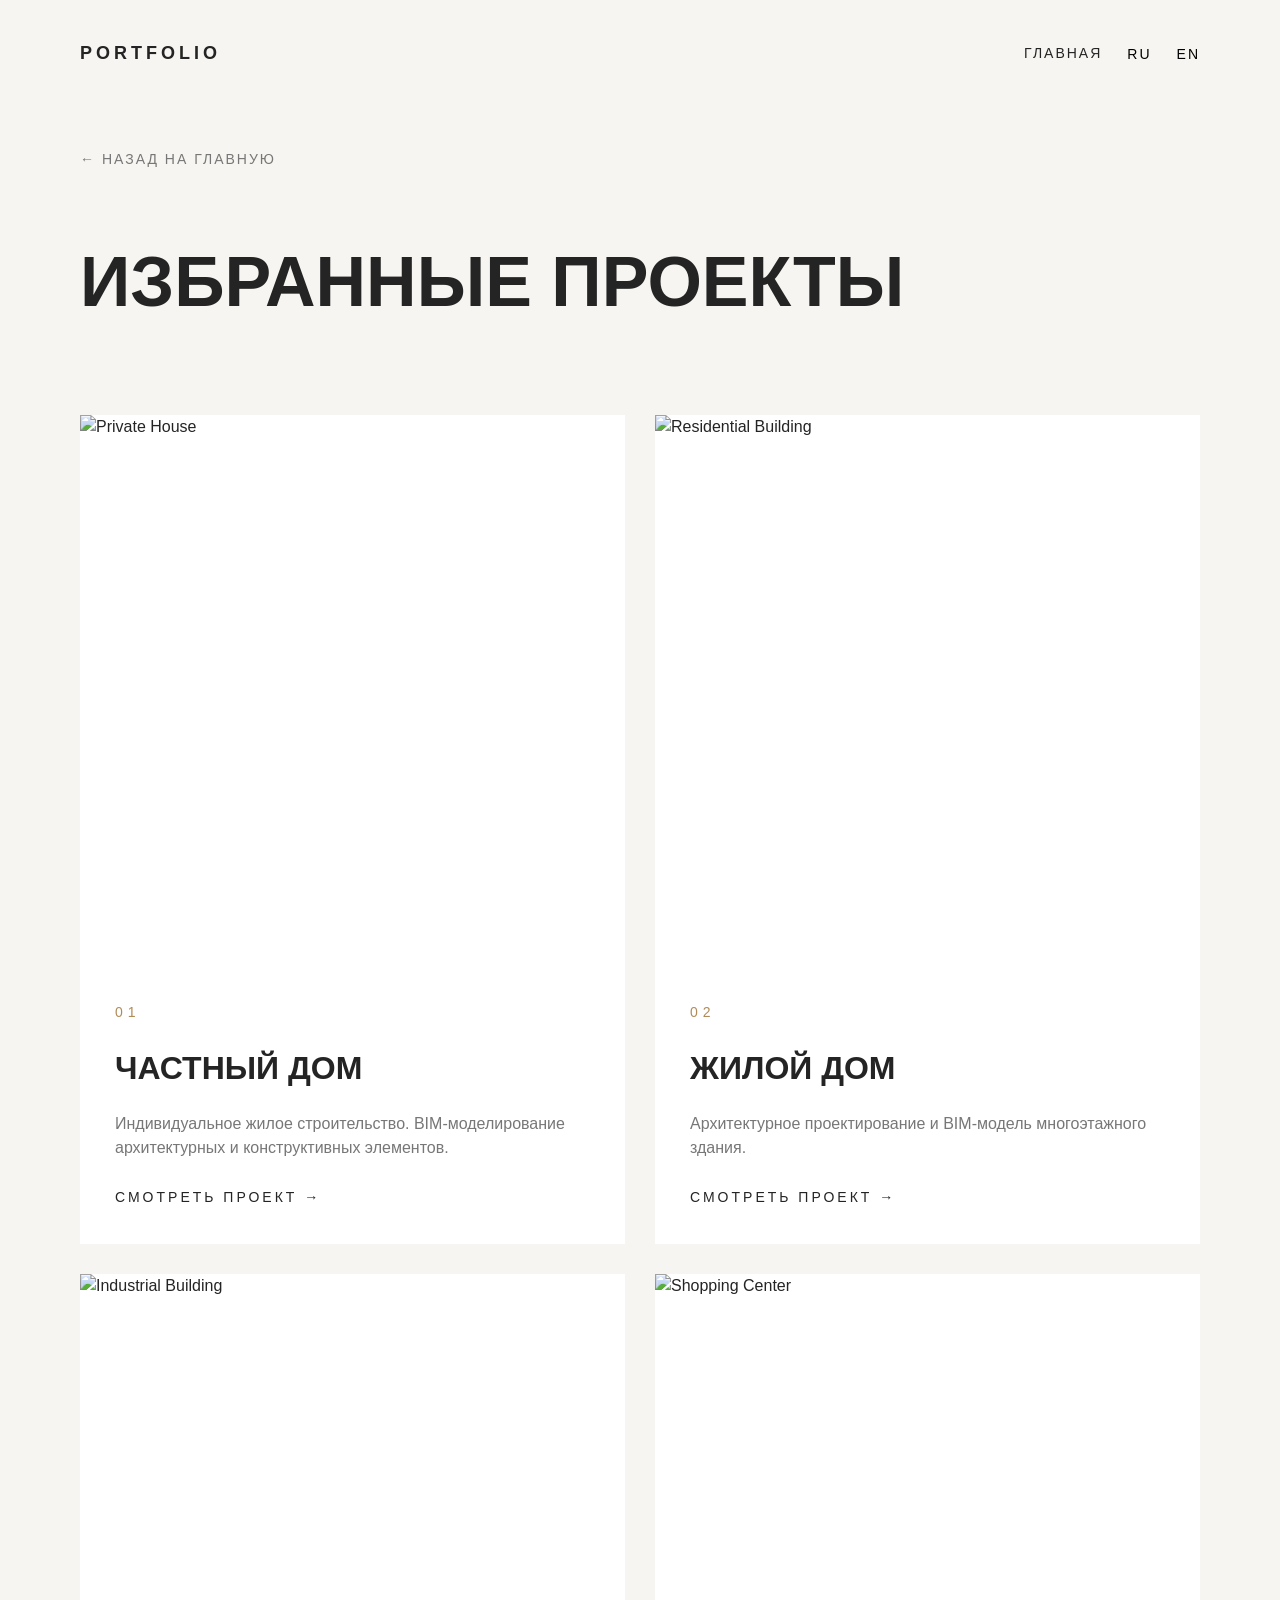
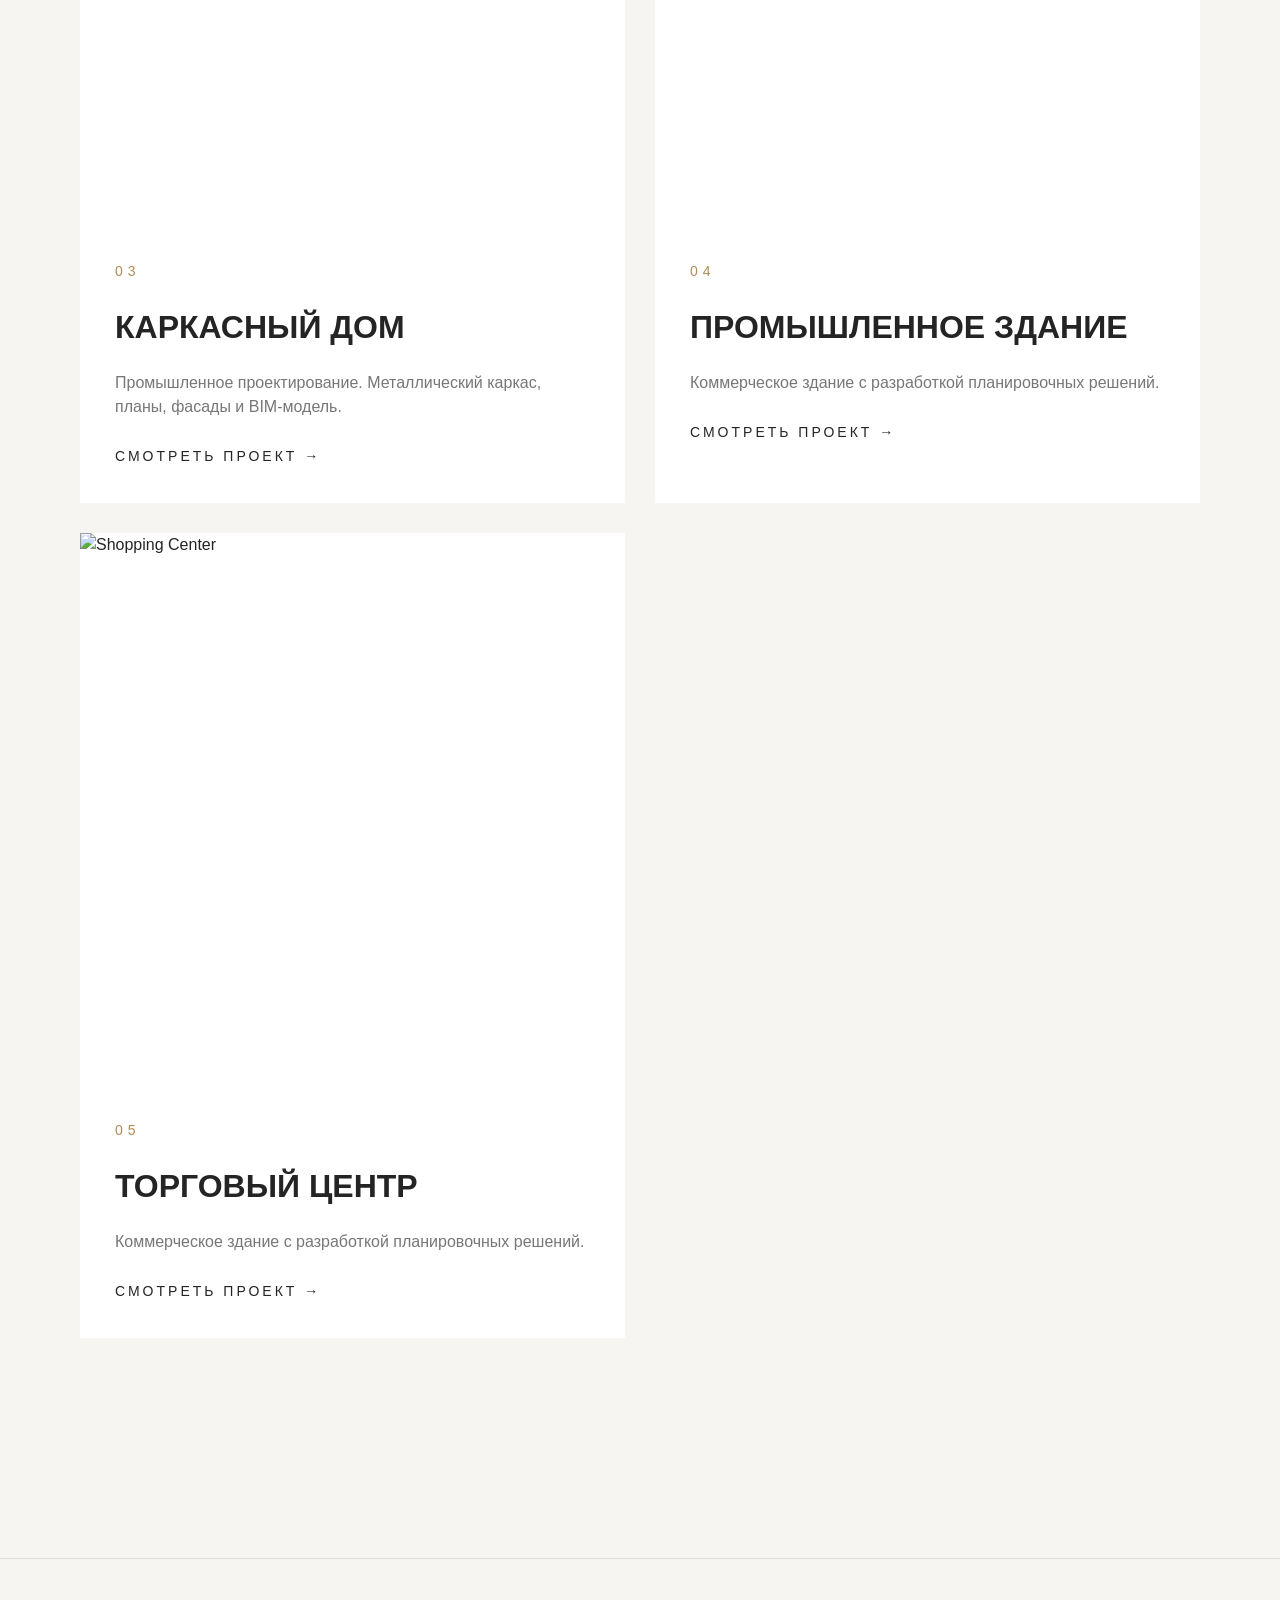
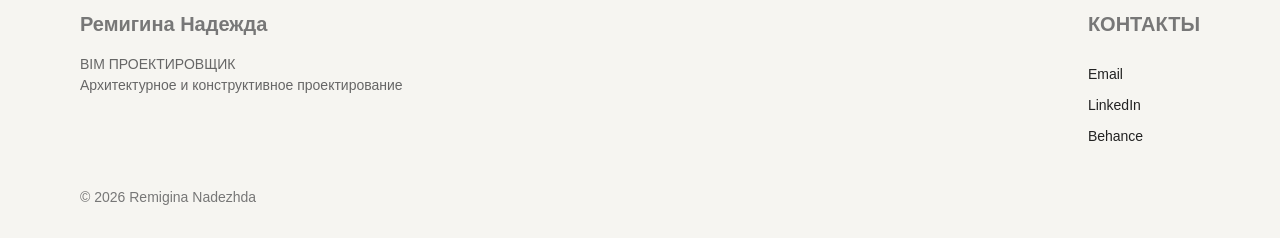
==== projects.html @ 63d569bd "upload without photo" ====
<!DOCTYPE html>
<html lang="ru">


<head>


    <meta charset="UTF-8">

    <meta name="viewport" content="width=device-width, initial-scale=1.0">


    <title>
        Projects | Portfolio
    </title>


    <link rel="stylesheet" href="style.css">


</head>




<body>




<!-- =========================
HEADER
========================= -->


<header>


    <div class="logo">

        PORTFOLIO

    </div>



    <nav>


        <a href="index.html"

        data-ru="ГЛАВНАЯ"

        data-en="HOME">

        </a>



        <button id="ru">

            RU

        </button>



        <button id="en">

            EN

        </button>


    </nav>


</header>






<!-- =========================
PROJECTS
========================= -->


<main class="projects-page">





<a href="index.html"

class="back"

data-ru="← НАЗАД НА ГЛАВНУЮ"

data-en="← BACK HOME">


</a>





<h1 class="projects-title"

data-ru="ИЗБРАННЫЕ ПРОЕКТЫ"

data-en="SELECTED PROJECTS">


</h1>








<section class="projects-grid">







<!-- =========================
PROJECT 01
PRIVATE HOUSE
========================= -->



<article class="project-card">


<img src="photo/ind.jpg"
alt="Private House">



<div class="project-info">


<span class="project-number">

01

</span>



<h2

data-ru="ЧАСТНЫЙ ДОМ"

data-en="PRIVATE HOUSE">

</h2>




<p

data-ru="Индивидуальное жилое строительство. BIM-моделирование архитектурных и конструктивных элементов."

data-en="Individual residential building. Architectural and structural BIM modelling.">

</p>





<a href="project-house.html"

class="project-link"

data-ru="СМОТРЕТЬ ПРОЕКТ →"

data-en="VIEW PROJECT →">


</a>



</div>



</article>








<!-- =========================
PROJECT 02
RESIDENTIAL
========================= -->



<article class="project-card">


<img src="photo/gk.jpg"
alt="Residential Building">



<div class="project-info">


<span class="project-number">

02

</span>



<h2

data-ru="ЖИЛОЙ ДОМ"

data-en="RESIDENTIAL BUILDING">

</h2>





<p

data-ru="Архитектурное проектирование и BIM-модель многоэтажного здания."

data-en="Architectural design and BIM model of a residential building.">

</p>





<a href="project-residential.html"

class="project-link"

data-ru="СМОТРЕТЬ ПРОЕКТ →"

data-en="VIEW PROJECT →">


</a>



</div>


</article>









<!-- =========================
PROJECT 03
INDUSTRIAL
========================= -->



<article class="project-card">


<img src="photo/wood.jpg"

alt="Industrial Building">



<div class="project-info">


<span class="project-number">

03

</span>



<h2

data-ru="КАРКАСНЫЙ ДОМ"

data-en="FRAME HOUSE">

</h2>




<p

data-ru="Промышленное проектирование. Металлический каркас, планы, фасады и BIM-модель."

data-en="Industrial design. Steel structure, drawings, elevations and BIM model.">

</p>





<a href="project-industrial.html"

class="project-link"

data-ru="СМОТРЕТЬ ПРОЕКТ →"

data-en="VIEW PROJECT →">


</a>



</div>



</article>









<!-- =========================
PROJECT 04
MALL
========================= -->



<article class="project-card">


<img src="photo/prom.jpg"

alt="Shopping Center">





<div class="project-info">


<span class="project-number">

04

</span>



<h2

data-ru="ПРОМЫШЛЕННОЕ ЗДАНИЕ"

data-en="INDUSTRIAL BUILDING">

</h2>






<p

data-ru="Коммерческое здание с разработкой планировочных решений."

data-en="Commercial building with spatial planning solutions.">

</p>






<a href="project-mall.html"

class="project-link"

data-ru="СМОТРЕТЬ ПРОЕКТ →"

data-en="VIEW PROJECT →">


</a>



</div>



</article>

<!-- =========================
PROJECT 05
MALL
========================= -->



<article class="project-card">


<img src="photo/tg.jpg"

alt="Shopping Center">





<div class="project-info">


<span class="project-number">

05

</span>



<h2

data-ru="ТОРГОВЫЙ ЦЕНТР"

data-en="SHOPPING CENTER">

</h2>






<p

data-ru="Коммерческое здание с разработкой планировочных решений."

data-en="Commercial building with spatial planning solutions.">

</p>






<a href="project-mall.html"

class="project-link"

data-ru="СМОТРЕТЬ ПРОЕКТ →"

data-en="VIEW PROJECT →">


</a>



</div>



</article>






</section>





</main>






<script src="script.js"></script>

<footer>


<div class="footer-content">



<div class="footer-info">


<h3

data-ru="Ремигина Надежда"

data-en="Remigina Nadezhda">

</h3>



<p

data-ru="BIM ПРОЕКТИРОВЩИК"

data-en="BIM DESIGNER">

</p>



<p

data-ru="Архитектурное и конструктивное проектирование"

data-en="Architectural and structural design">

</p>



</div>







<div class="footer-contact">


<h3

data-ru="КОНТАКТЫ"

data-en="CONTACT">

</h3>



<a href="#">
Email
</a>



<a href="#">
LinkedIn
</a>



<a href="#">
Behance
</a>



</div>



</div>







<div class="footer-bottom">


© 2026 Remigina Nadezhda


</div>



</footer>

</body>


</html>
---- style.css ----
* {
    margin: 0;
    padding: 0;
    box-sizing: border-box;
}


html {
    scroll-behavior: smooth;
}


body {

    font-family: "Manrope", Arial, sans-serif;

    background: #f6f5f1;

    color: #242424;

    line-height: 1.5;

}


img {

    max-width: 100%;

    display: block;

}


a {

    text-decoration: none;

    color: inherit;

}


/* =====================================
   HEADER (ВСЕ СТРАНИЦЫ)
===================================== */


header {

    width: 100%;

    padding: 40px 80px;

    display: flex;

    justify-content: space-between;

    align-items: center;

}



.logo {

    font-size: 18px;

    font-weight: 600;

    letter-spacing: 4px;

}



nav {

    display: flex;

    align-items: center;

    gap: 25px;

}



nav a {

    font-size: 14px;

    letter-spacing: 2px;

}



.language {

    display: flex;

    gap: 10px;

}



button {

    background: none;

    border: none;

    cursor: pointer;

    font-size: 14px;

    letter-spacing: 2px;

}



button:hover {

    color:#b08b57;

}


/* =====================================
   ГЛАВНАЯ СТРАНИЦА INDEX
===================================== */


.hero {


    min-height: calc(100vh - 100px);

    padding: 40px 80px;

    display:flex;

    align-items:center;

    justify-content:space-between;

    gap:50px;


}



.hero-text {

    width:45%;

}



.profession {


    color:#b08b57;

    letter-spacing:6px;

    font-size:15px;

    margin-bottom:30px;


}



.hero h1 {


    font-size:80px;

    line-height:1.05;

    font-weight:600;

    margin-bottom:35px;


}



.hero-description {


    max-width:520px;

    color:#666;

    font-size:18px;

    line-height:1.8;

}



.main-button {


    display:inline-block;

    margin-top:45px;

    padding:18px 45px;

    border:1px solid #222;

    letter-spacing:2px;

    transition:.3s;


}



.main-button:hover {


    background:#222;

    color:white;


}




.hero-image {


    width:45%;

    height:720px;

}



.hero-image img {


    width:100%;

    height:100%;

    object-fit:cover;

    border-radius:3px;


}




/* =====================================
   PROJECTS PAGE
===================================== */



.projects-page {


    padding:40px 80px 100px;


}



.back {


    display:inline-block;

    margin-bottom:60px;

    font-size:14px;

    letter-spacing:2px;

    color:#777;


}



.projects-title {


    font-size:70px;

    font-weight:600;

    margin-bottom:80px;


}



.projects-grid {


    display:grid;

    grid-template-columns:repeat(2,1fr);

    gap:80px 50px;


}



.project-card {


    background:#fff;


}



.project-card img {


    width:100%;

    height:550px;

    object-fit:cover;


}



.project-info {


    padding:35px;


}



.project-number {


    color:#b08b57;

    letter-spacing:5px;

    font-size:14px;


}



.project-info h2 {


    font-size:32px;

    margin:20px 0;


}



.project-info p {


    color:#777;

    margin-bottom:25px;


}



.project-link {


    font-size:14px;

    letter-spacing:3px;


}



/* =====================================
   СТРАНИЦА ОТДЕЛЬНОГО ПРОЕКТА
===================================== */



.project-page {


    padding:40px 80px 120px;


}




.project-cover {


    margin-bottom:100px;


}



.project-cover img {


    width:100%;

    height:850px;

    object-fit:cover;


}



.project-cover h1 {


    font-size:80px;

    margin-top:40px;

    font-weight:600;


}




.project-section {


    margin-bottom:100px;


}



.project-section h2 {


    font-size:45px;

    margin-bottom:35px;

    font-weight:500;


}



.project-section p {


    max-width:700px;

    color:#666;

    font-size:18px;

    line-height:1.8;


}



/* =====================================
   ГАЛЕРЕЯ В ПРОЕКТАХ
===================================== */


.project-gallery {


    display:grid;

    grid-template-columns:repeat(2,1fr);

    gap:40px;


}



.project-gallery img {


    width:100%;

    height:500px;

    object-fit:cover;


}



.project-gallery .big {


    grid-column:span 2;

    height:700px;


}



/* =====================================
   ЧЕРТЕЖИ
===================================== */


.drawings {


    display:grid;

    grid-template-columns:repeat(3,1fr);

    gap:30px;


}



.drawings img {


    background:white;

    padding:20px;


}



/* =====================================
   FOOTER
===================================== */


footer {


    padding:50px 80px;

    color:#777;

    font-size:14px;


}



/* =====================================
   АДАПТИВ
===================================== */


@media(max-width:1000px){



header,
.hero {


    padding:30px;


}



.hero {


    flex-direction:column;

}



.hero-text,
.hero-image {


    width:100%;


}



.hero h1 {


    font-size:50px;


}



.hero-image {


    height:500px;


}



.projects-grid {


    grid-template-columns:1fr;


}



.project-gallery {


    grid-template-columns:1fr;


}



.drawings {


    grid-template-columns:1fr;


}


}

@media (max-width: 1400px){


    .hero {

        gap:40px;

    }


    .hero-text h1{

        font-size:70px;

    }



    .hero-image img{

        max-width:550px;

    }



    .projects-grid{

        gap:30px;

    }


}






/* =========================
   TABLETS
   768 - 1100 px
========================= */


@media (max-width:1100px){



    header{

        padding:25px 40px;

    }




    .hero{


        display:flex;

        flex-direction:column;

        text-align:center;

        padding:60px 40px;


    }





    .hero-text{


        max-width:700px;

        margin:auto;


    }




    .hero-text h1{


        font-size:60px;


    }





    .hero-description{


        font-size:18px;


    }






    .hero-image{


        margin-top:40px;


    }



    .hero-image img{


        width:80%;


    }





    /* PROJECTS */


    .projects-grid{


        grid-template-columns:1fr 1fr;


    }





    .project-cover h1{


        font-size:55px;


    }





}








/* =========================
   MOBILE
   до 767px
========================= */


@media (max-width:767px){





    body{

        overflow-x:hidden;

    }




    header{


        padding:20px;

        flex-direction:column;

        gap:20px;


    }





    .logo{


        font-size:22px;


    }




    nav{


        width:100%;

        justify-content:center;

        gap:15px;


    }





    nav a{


        font-size:13px;


    }





    button{


        padding:8px 12px;


    }







    /* HERO */



    .hero{


        padding:40px 20px;


    }





    .profession{


        font-size:14px;


    }





    .hero-text h1{


        font-size:42px;

        line-height:1.1;


    }





    .hero-description{


        font-size:16px;


        line-height:1.5;


    }





    .main-button{


        display:inline-block;


        margin-top:25px;


    }






    .hero-image img{


        width:100%;


    }








    /* PROJECT LIST */


    .projects-page{


        padding:30px 20px;


    }





    .projects-title{


        font-size:38px;


    }





    .projects-grid{


        grid-template-columns:1fr;


    }





    .project-card img{


        height:350px;


    }





    .project-info h2{


        font-size:26px;


    }








    /* PROJECT PAGES */



    .project-page{


        padding:30px 20px;


    }





    .project-cover img{


        height:55vh;


    }






    .project-cover h1{


        font-size:38px;

        bottom:30px;

        left:20px;


    }







    .project-section h2{


        font-size:30px;


    }





    .project-section p{


        font-size:16px;


    }






    .project-gallery{


        grid-template-columns:1fr;


    }





    .project-gallery img{


        width:100%;


    }







    .drawings{


        grid-template-columns:1fr;


    }





    .drawings img{


        width:100%;


    }




}

footer{

    margin-top:120px;

    padding:50px 80px 30px;

    border-top:1px solid #ddd;

}



.footer-content{

    display:flex;

    justify-content:space-between;

    gap:50px;

}



.footer-info h3,
.footer-contact h3{

    font-size:20px;

    margin-bottom:15px;

}



.footer-info p{

    color:#666;

}



.footer-contact{

    display:flex;

    flex-direction:column;

    gap:10px;

}



.footer-contact a{

    color:#222;

    text-decoration:none;

}



.footer-bottom{

    margin-top:40px;

    color:#777;

    font-size:14px;

}





@media(max-width:767px){


.footer-content{

    flex-direction:column;

}


footer{

    padding:40px 20px 20px;

}


}






/* =========================
   SMALL PHONES
   до 400px
========================= */


@media (max-width:400px){



    .hero-text h1{


        font-size:36px;


    }





    .projects-title{


        font-size:32px;


    }




    .project-cover h1{


        font-size:30px;


    }




}
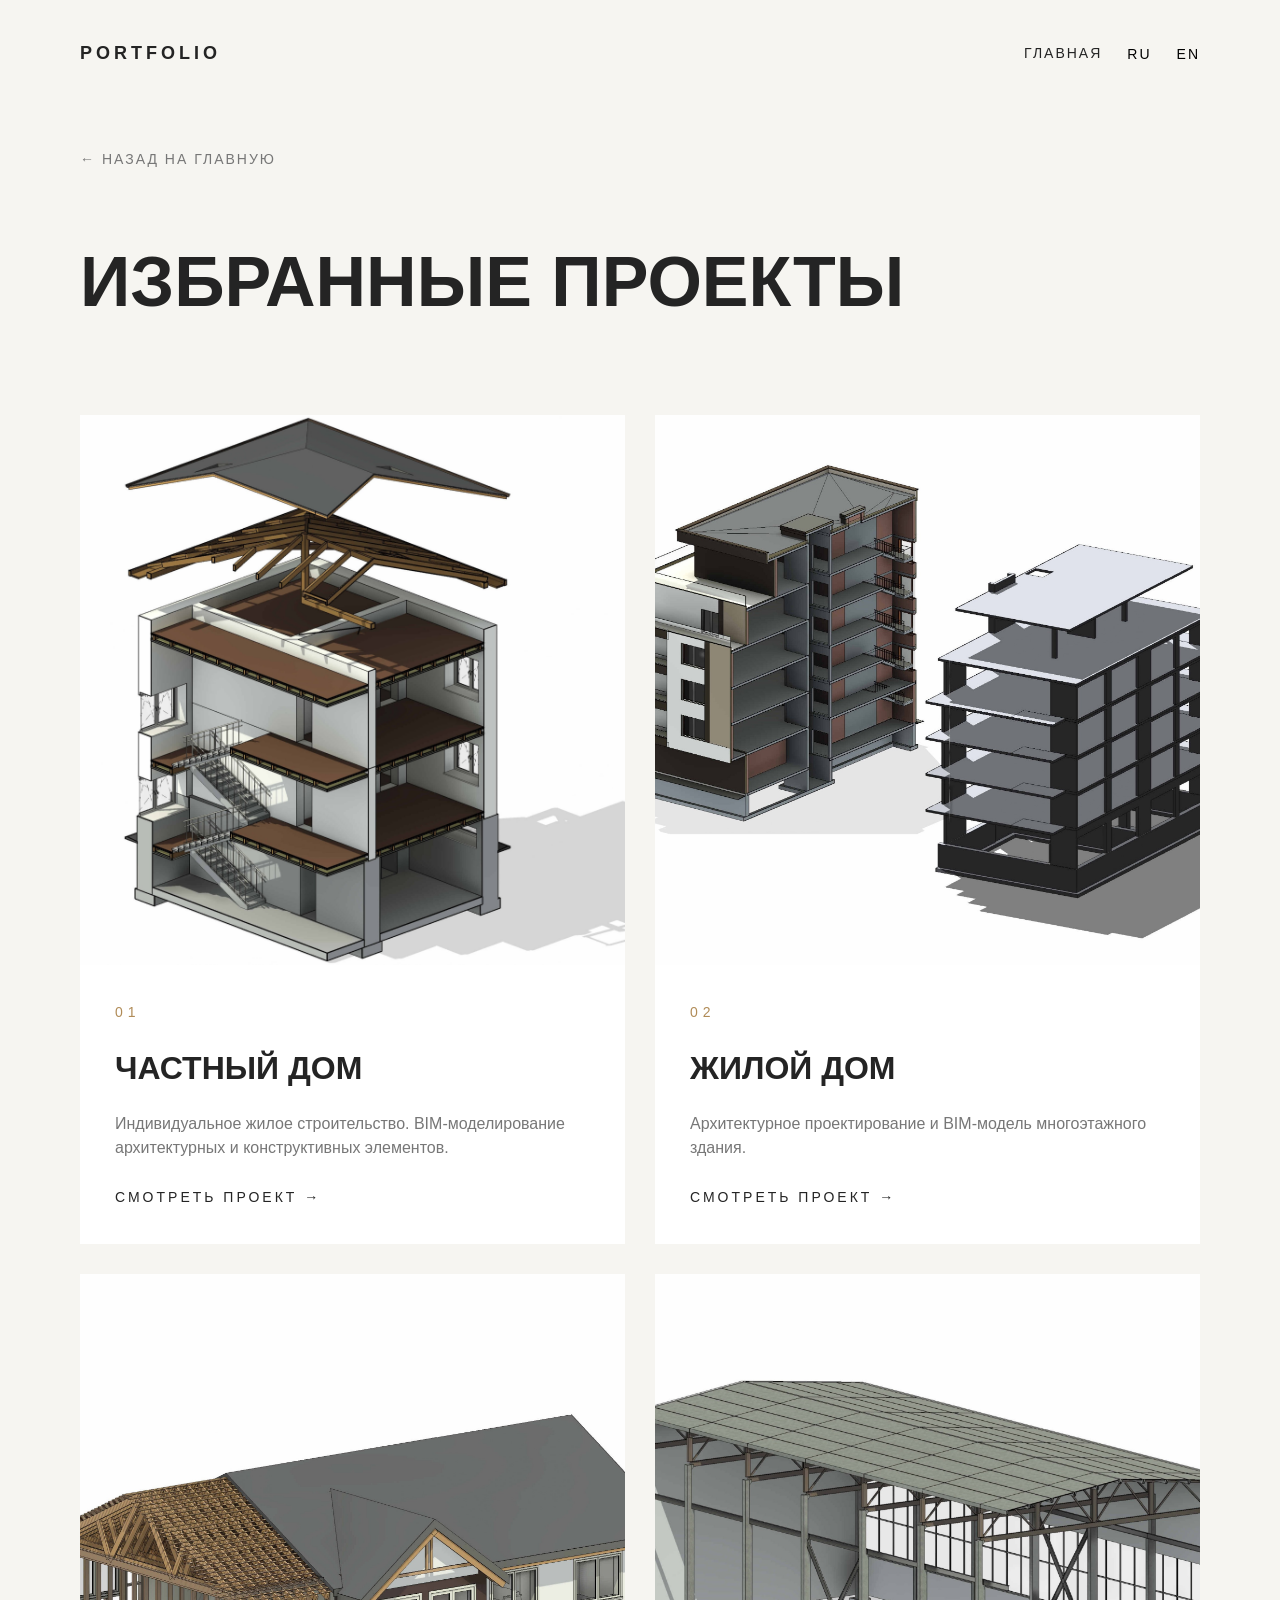
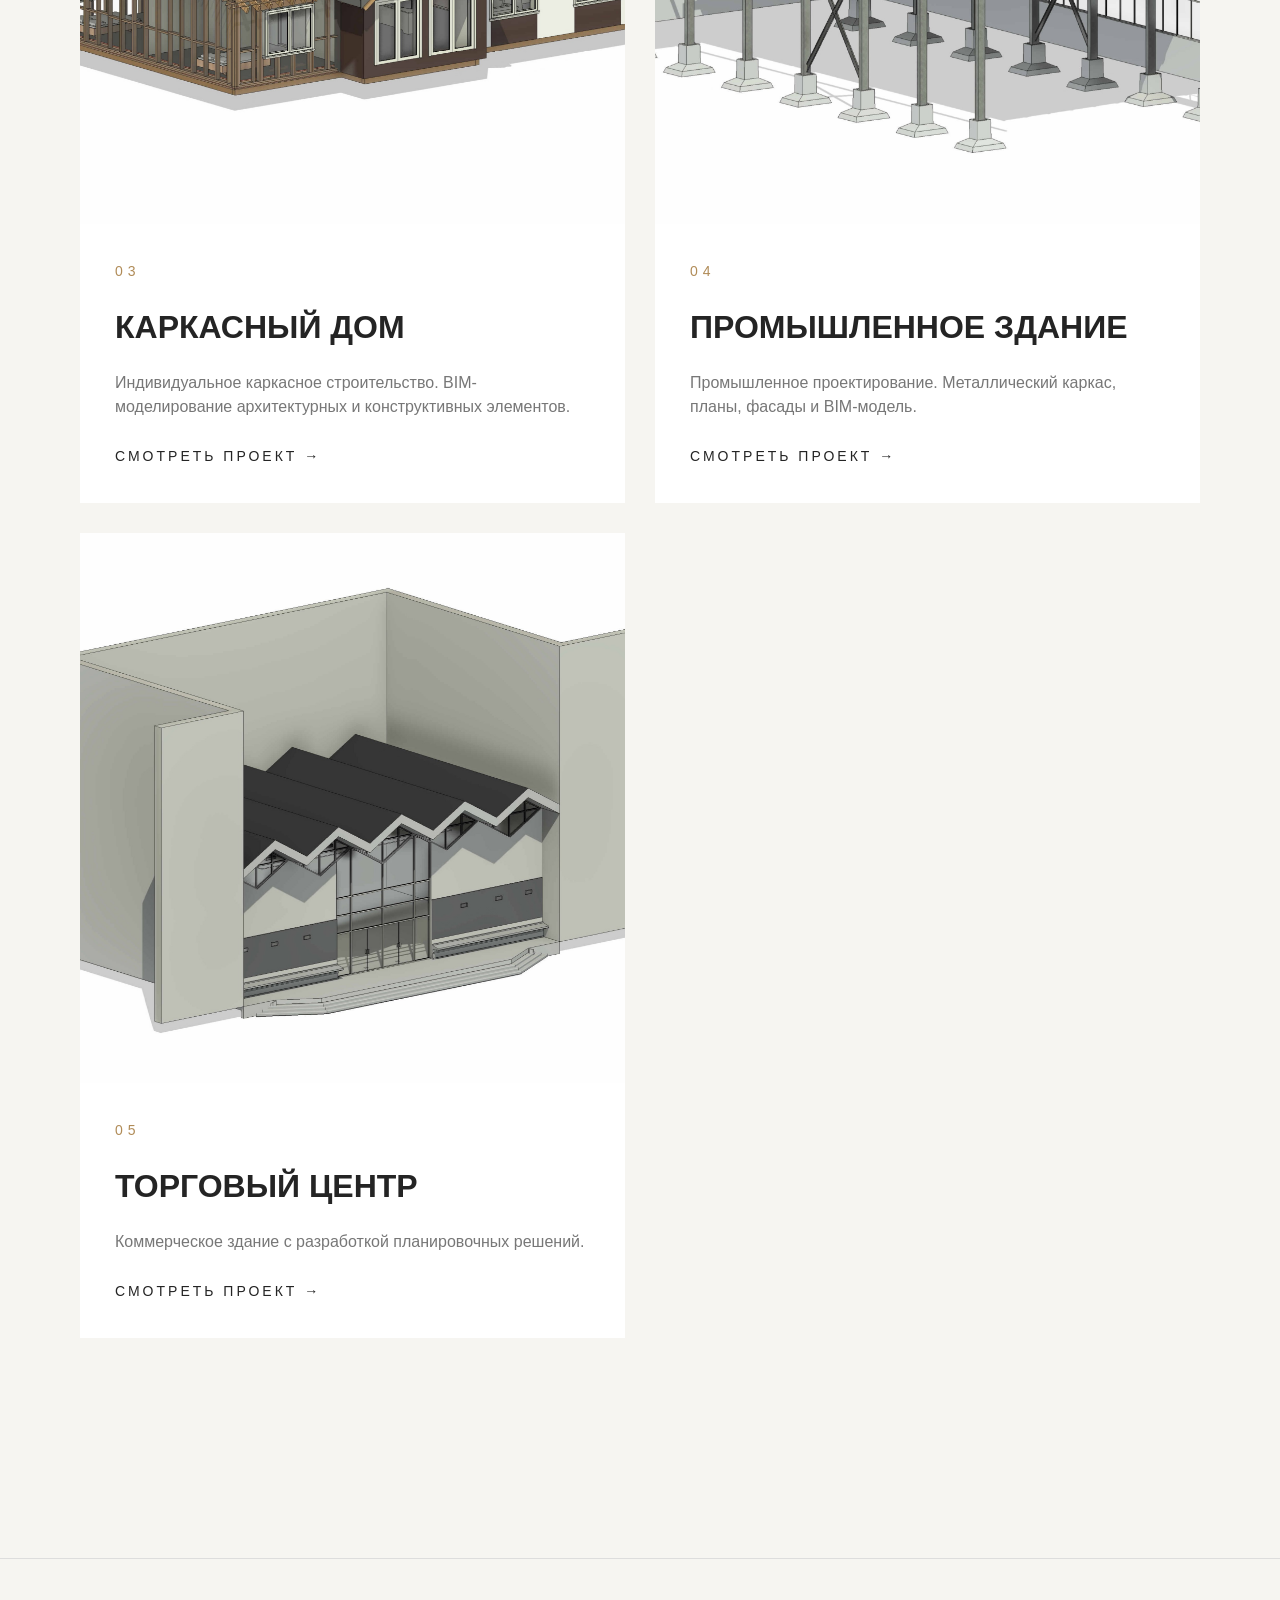
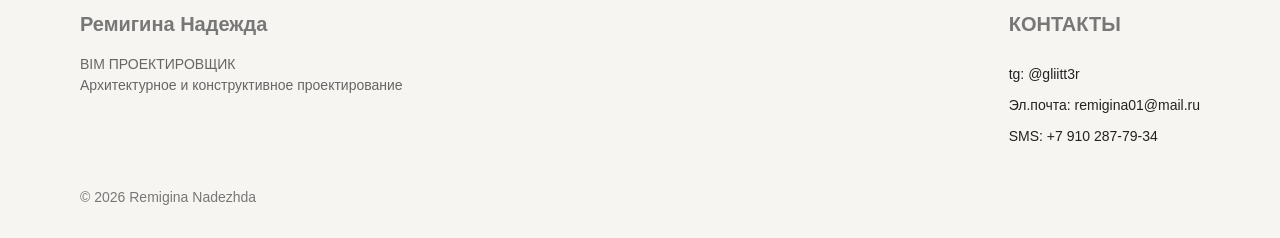
==== commit d63cfe95: "change html css new file" ====
--- a/projects.html
+++ b/projects.html
@@ -285,7 +285,7 @@
 
 <!-- =========================
 PROJECT 03
-INDUSTRIAL
+WOOD
 ========================= -->
 
 
@@ -323,9 +323,9 @@
 
 <p
 
-data-ru="Промышленное проектирование. Металлический каркас, планы, фасады и BIM-модель."
-
-data-en="Industrial design. Steel structure, drawings, elevations and BIM model.">
+data-ru="Индивидуальное каркасное строительство. BIM-моделирование архитектурных и конструктивных элементов."
+
+data-en="Individual frame construction. BIM modeling of architectural and structural elements.">
 
 </p>
 
@@ -333,7 +333,7 @@
 
 
 
-<a href="project-industrial.html"
+<a href="project-wood.html"
 
 class="project-link"
 
@@ -362,7 +362,7 @@
 
 <!-- =========================
 PROJECT 04
-MALL
+PROM
 ========================= -->
 
 
@@ -404,9 +404,9 @@
 
 <p
 
-data-ru="Коммерческое здание с разработкой планировочных решений."
-
-data-en="Commercial building with spatial planning solutions.">
+data-ru="Промышленное проектирование. Металлический каркас, планы, фасады и BIM-модель."
+
+data-en="Industrial design. Steel structure, drawings, elevations and BIM model.">
 
 </p>
 
@@ -415,7 +415,7 @@
 
 
 
-<a href="project-mall.html"
+<a href="project-prom.html"
 
 class="project-link"
 
@@ -589,20 +589,20 @@
 
 
 
-<a href="#">
-Email
-</a>
-
-
-
-<a href="#">
-LinkedIn
-</a>
-
-
-
-<a href="#">
-Behance
+<a href="https://t.me/gliitt3r" target="_blank">
+ tg: @gliitt3r
+</a>
+
+
+<a href="mailto:remigina01@mail.ru">
+Эл.почта:   remigina01@mail.ru
+</a>
+
+
+
+
+<a href="sms:+79102877934">
+    SMS: +7 910 287-79-34
 </a>
 
 
--- a/style.css
+++ b/style.css
@@ -564,12 +564,9 @@
 
 .drawings {
 
-
-    display:grid;
-
-    grid-template-columns:repeat(3,1fr);
-
-    gap:30px;
+display: flex;
+    flex-direction: column;
+    gap: 30px;
 
 
 }
@@ -578,10 +575,11 @@
 
 .drawings img {
 
-
-    background:white;
-
-    padding:20px;
+width: 100%;
+    height: 850px;
+    object-fit: contain;
+    background: white;
+    padding: 20px;
 
 
 }
@@ -1228,7 +1226,11 @@
     .drawings img{
 
 
-        width:100%;
+        width: 100%;
+    height: clamp(500px, 55vw, 850px);
+    object-fit: contain;
+    background: white;
+    padding: 20px;
 
 
     }
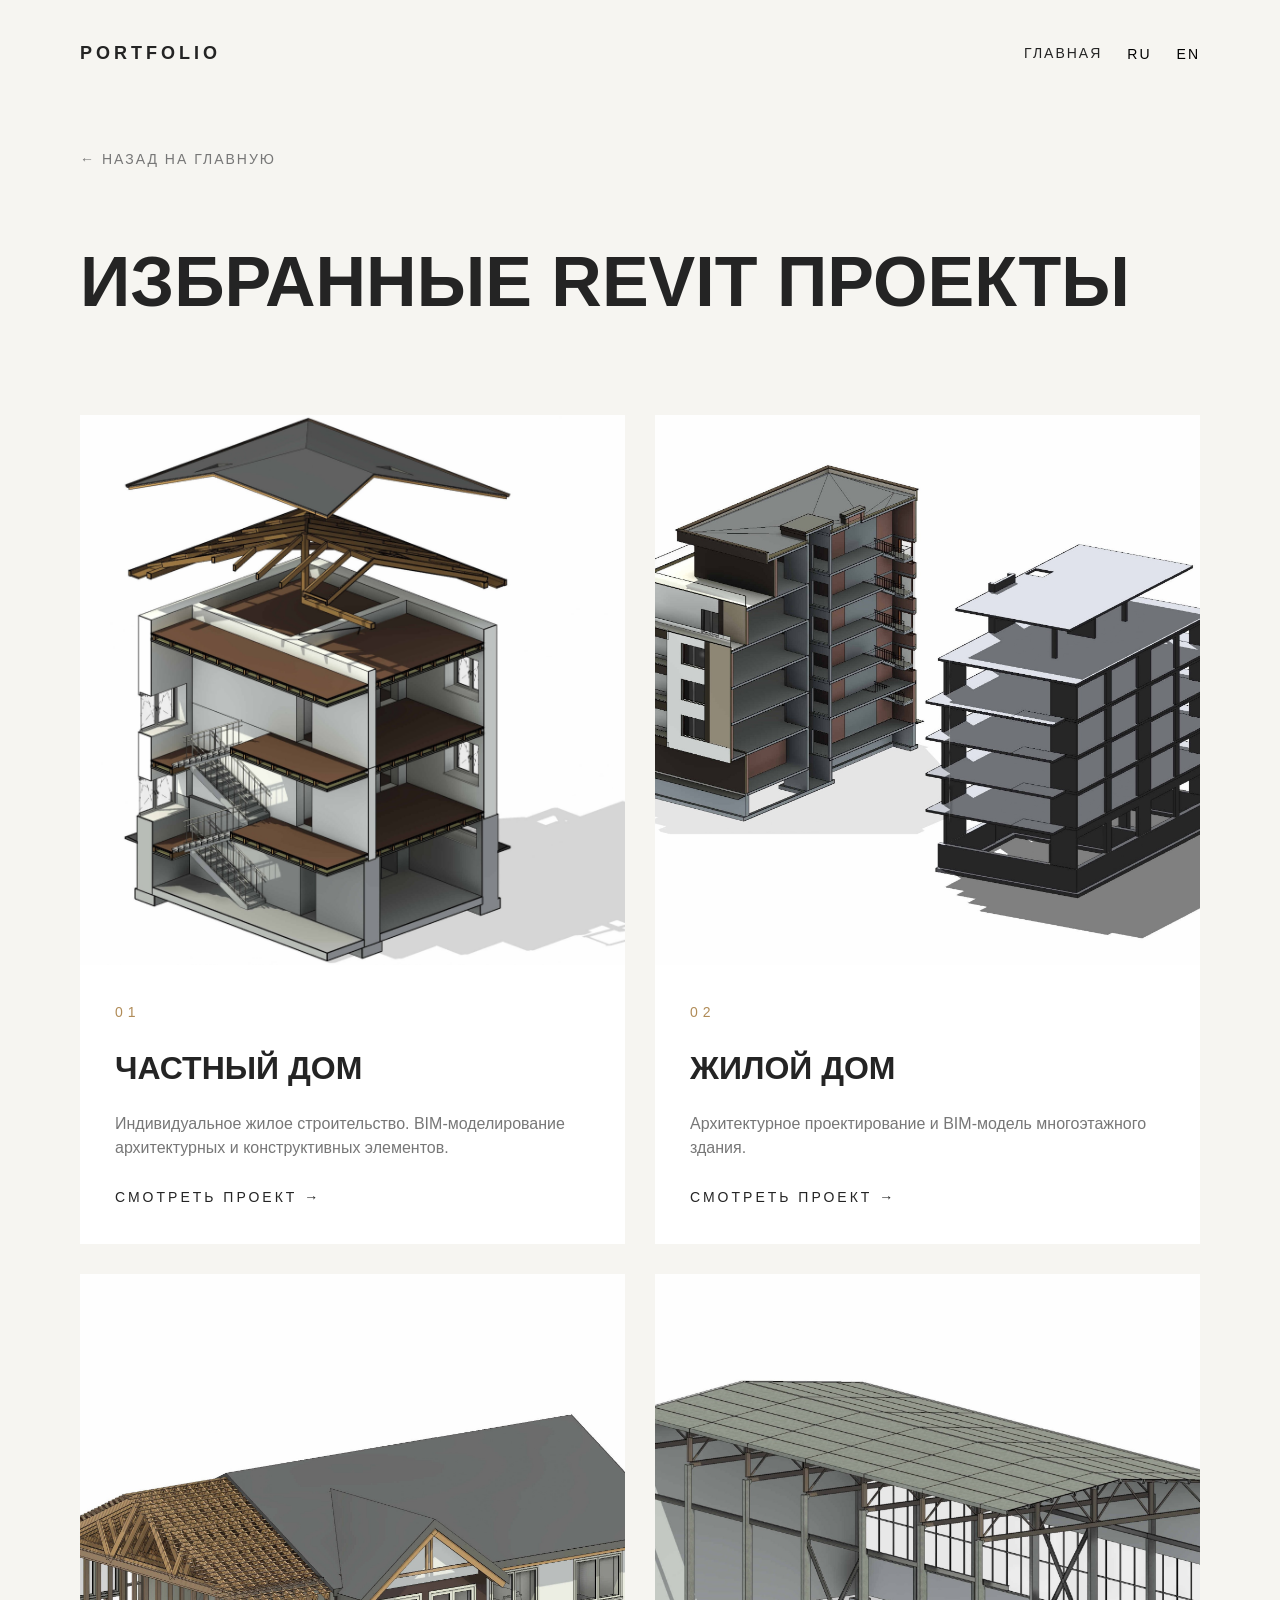
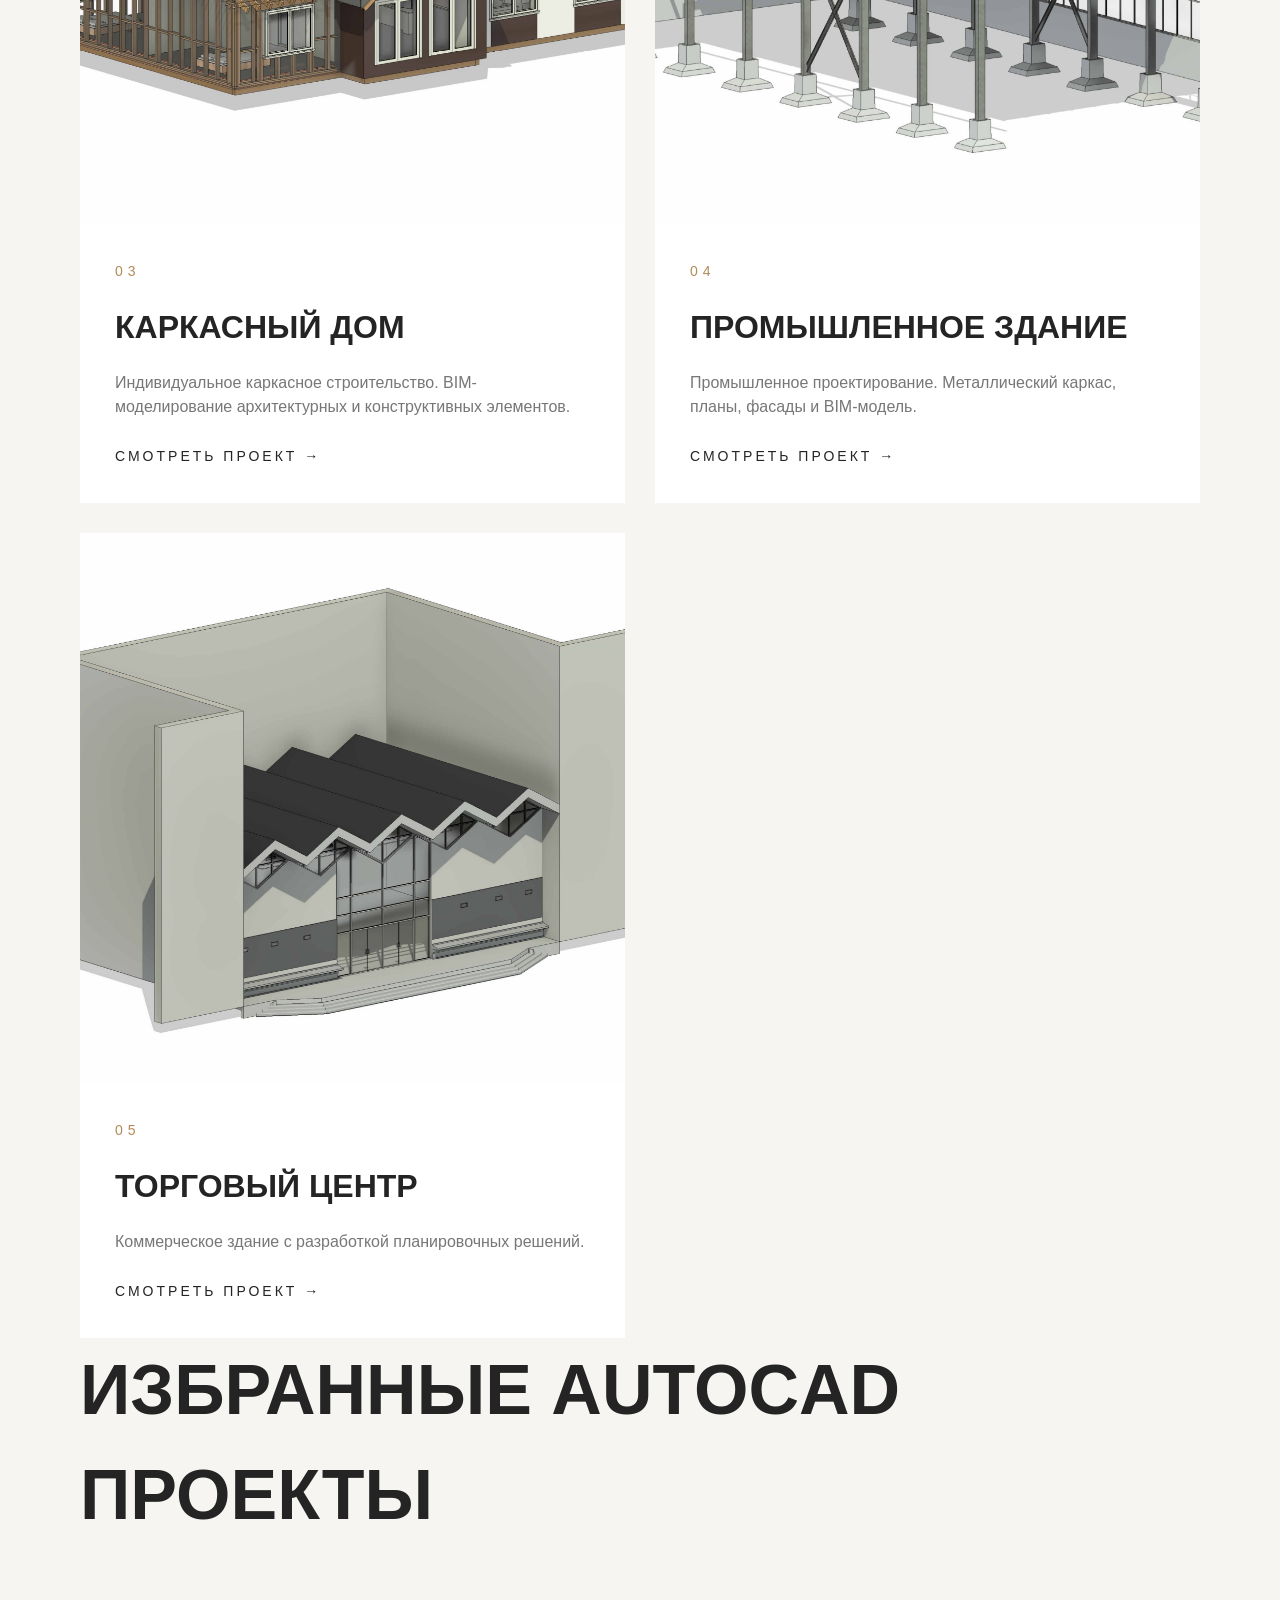
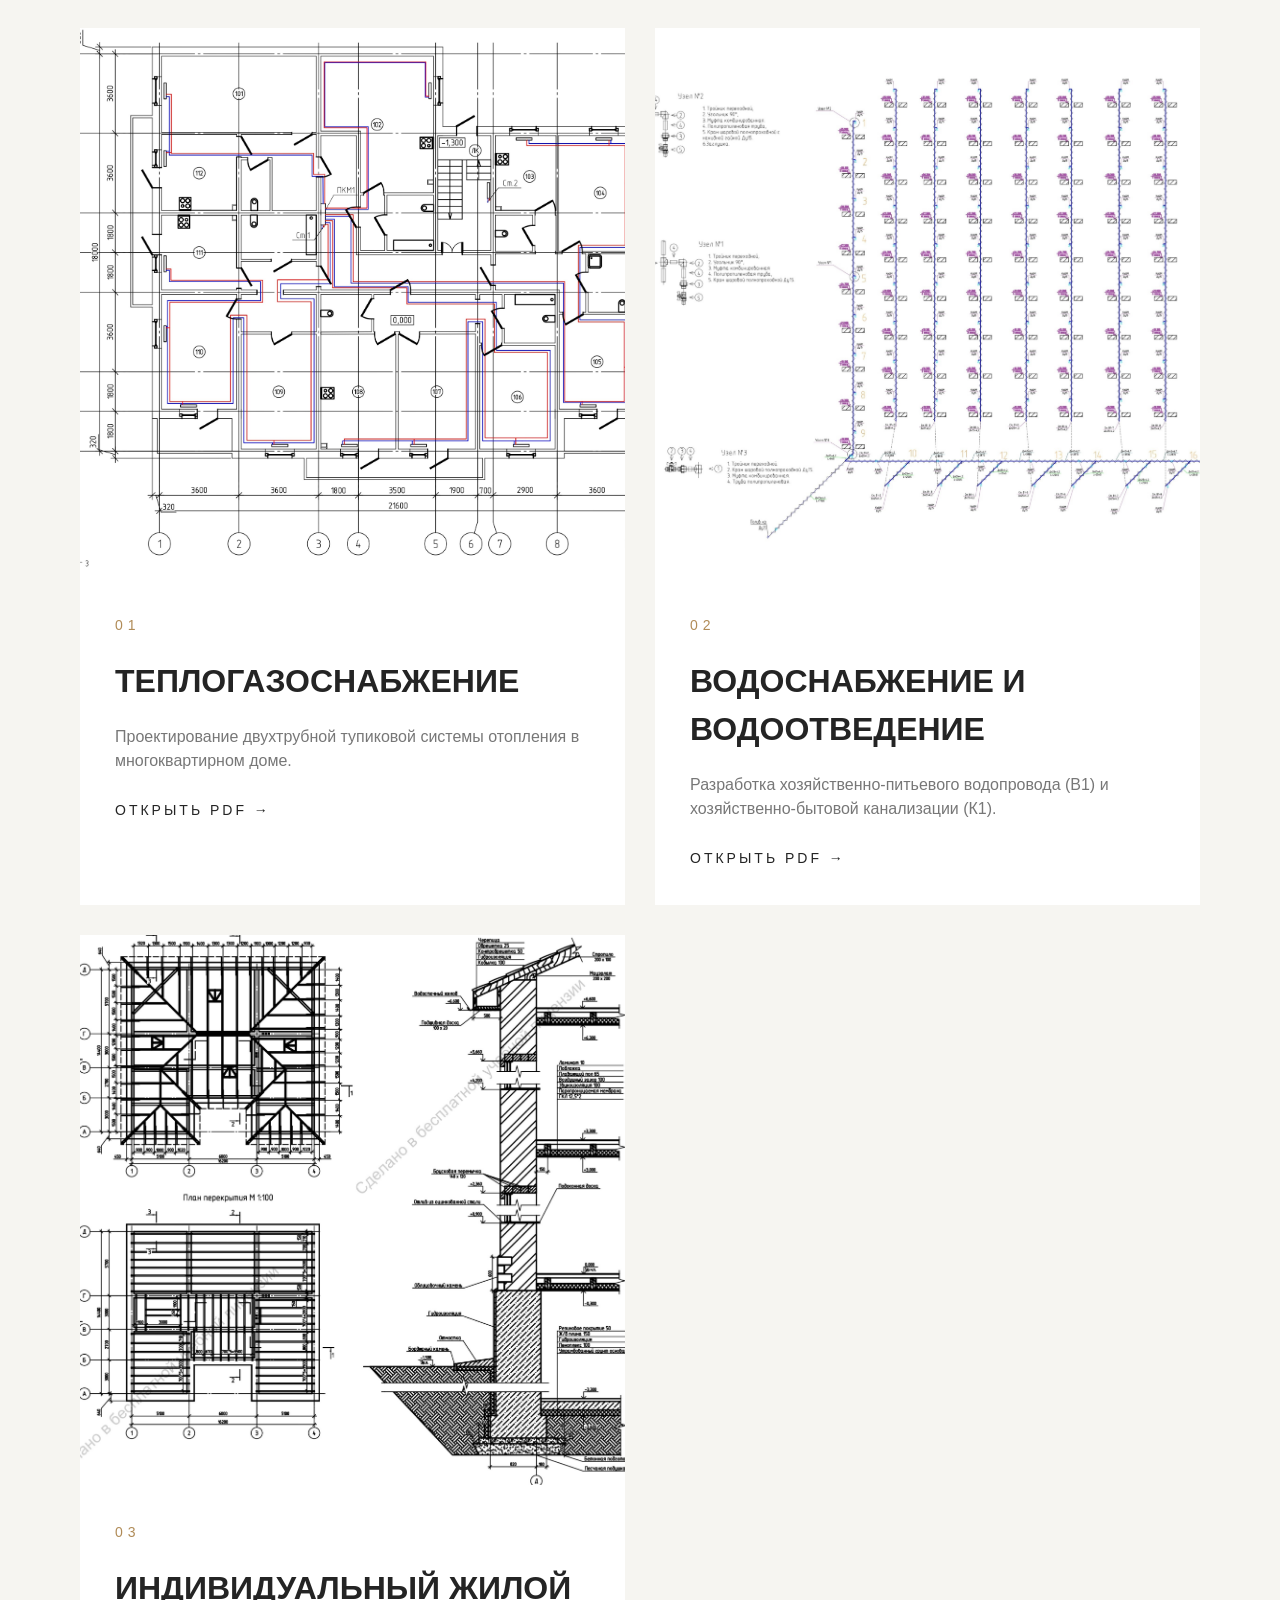
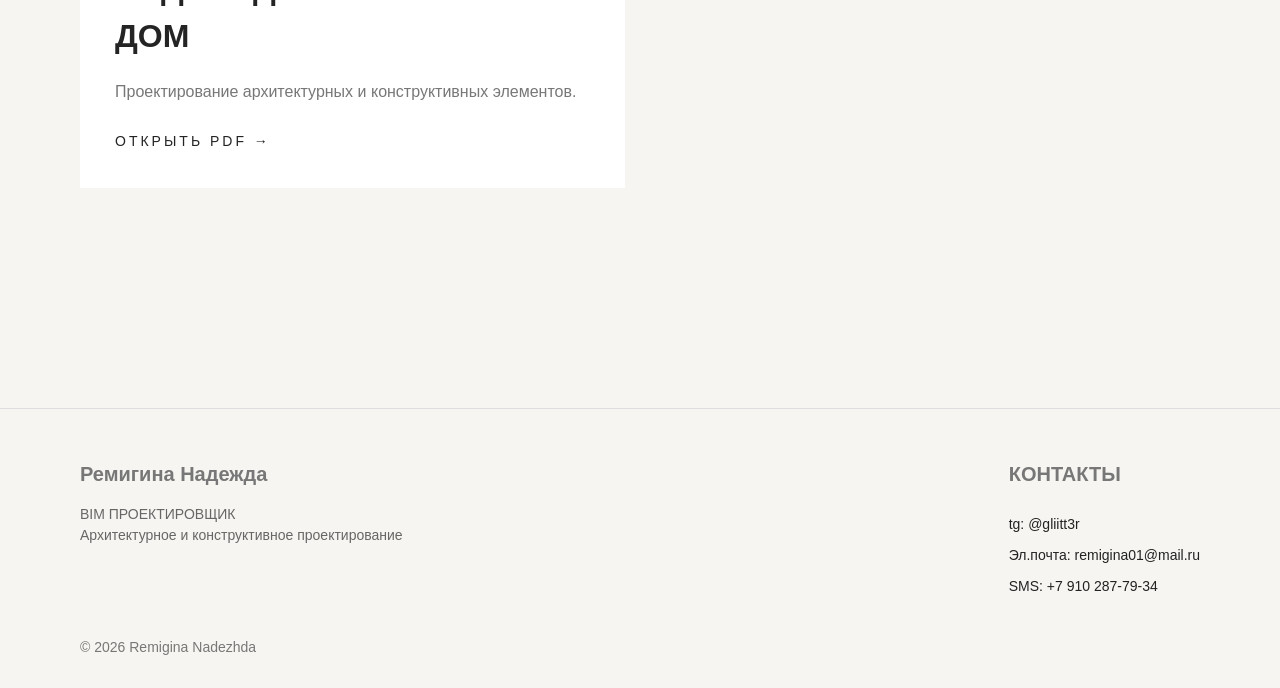
==== commit 49ae0080: "upload files change old and add new" ====
--- a/projects.html
+++ b/projects.html
@@ -110,7 +110,7 @@
 
 <h1 class="projects-title"
 
-data-ru="ИЗБРАННЫЕ ПРОЕКТЫ"
+data-ru="ИЗБРАННЫЕ REVIT ПРОЕКТЫ"
 
 data-en="SELECTED PROJECTS">
 
@@ -513,10 +513,238 @@
 
 
 
+
+
+
+
 </section>
 
 
-
+<!-- =========================
+НАЧАЛО АВТОКАД
+========================= -->
+
+<h1 class="projects-title"
+
+data-ru="ИЗБРАННЫЕ AUTOCAD ПРОЕКТЫ"
+
+data-en="SELECTED PROJECTS">
+
+
+</h1>
+
+<section class="projects-grid">
+
+
+
+
+
+
+
+<!-- =========================
+PROJECT 01
+отопление
+========================= -->
+
+
+
+<article class="project-card">
+
+
+<img src="photo/otopl intro.jpg"
+alt="Private House">
+
+
+
+<div class="project-info">
+
+
+<span class="project-number">
+
+01
+
+</span>
+
+
+
+<h2
+
+data-ru="ТЕПЛОГАЗОСНАБЖЕНИЕ"
+
+data-en="HEAT AND GAS SUPPLY">
+
+</h2>
+
+
+
+
+<p
+
+data-ru="Проектирование двухтрубной тупиковой системы отопления в многоквартирном доме."
+
+data-en="Designing a two‑pipe dead‑end heating system for an apartment building.">
+
+</p>
+
+
+
+
+
+<a href="files/file otopl.pdf" target="_blank"
+
+class="project-link"
+
+data-ru="ОТКРЫТЬ PDF →"
+
+data-en="OPEN PDF →">
+
+
+</a>
+
+
+
+</div>
+
+
+
+</article>
+
+<!-- =========================
+PROJECT 02
+вода
+========================= -->
+
+
+
+<article class="project-card">
+
+
+<img src="photo/voda intro.jpg"
+alt="Private House">
+
+
+
+<div class="project-info">
+
+
+<span class="project-number">
+
+02
+
+</span>
+
+
+
+<h2
+
+data-ru="ВОДОСНАБЖЕНИЕ И ВОДООТВЕДЕНИЕ"
+
+data-en="WATER SUPPLY AND SEWAGE">
+
+</h2>
+
+
+
+
+<p
+
+data-ru="Разработка хозяйственно-питьевого водопровода (В1) и
+хозяйственно-бытовой канализации (К1)."
+
+data-en="Development of the domestic drinking water supply system (V1) and the domestic sewage system (K1).">
+
+</p>
+
+
+
+
+
+<a href="files/file voda.pdf" target="_blank"
+
+class="project-link"
+
+data-ru="ОТКРЫТЬ PDF →"
+
+data-en="OPEN PDF →">
+
+
+</a>
+
+
+
+</div>
+
+
+
+</article>
+
+<!-- =========================
+PROJECT 03
+АСК
+========================= -->
+
+
+
+<article class="project-card">
+
+
+<img src="photo/ask intro.jpg"
+alt="Private House">
+
+
+
+<div class="project-info">
+
+
+<span class="project-number">
+
+03
+
+</span>
+
+
+
+<h2
+
+data-ru="ИНДИВИДУАЛЬНЫЙ ЖИЛОЙ ДОМ"
+
+data-en="PRIVATE HOUSE">
+
+</h2>
+
+
+
+
+<p
+
+data-ru="Проектирование архитектурных и конструктивных элементов. "
+
+data-en="Design of architectural and structural elements.">
+
+</p>
+
+
+
+
+
+<a href="files/file asc.pdf" target="_blank"
+
+class="project-link"
+
+data-ru="ОТКРЫТЬ PDF →"
+
+data-en="OPEN PDF →">
+
+
+</a>
+
+
+
+</div>
+
+
+
+</article>
 
 
 </main>
